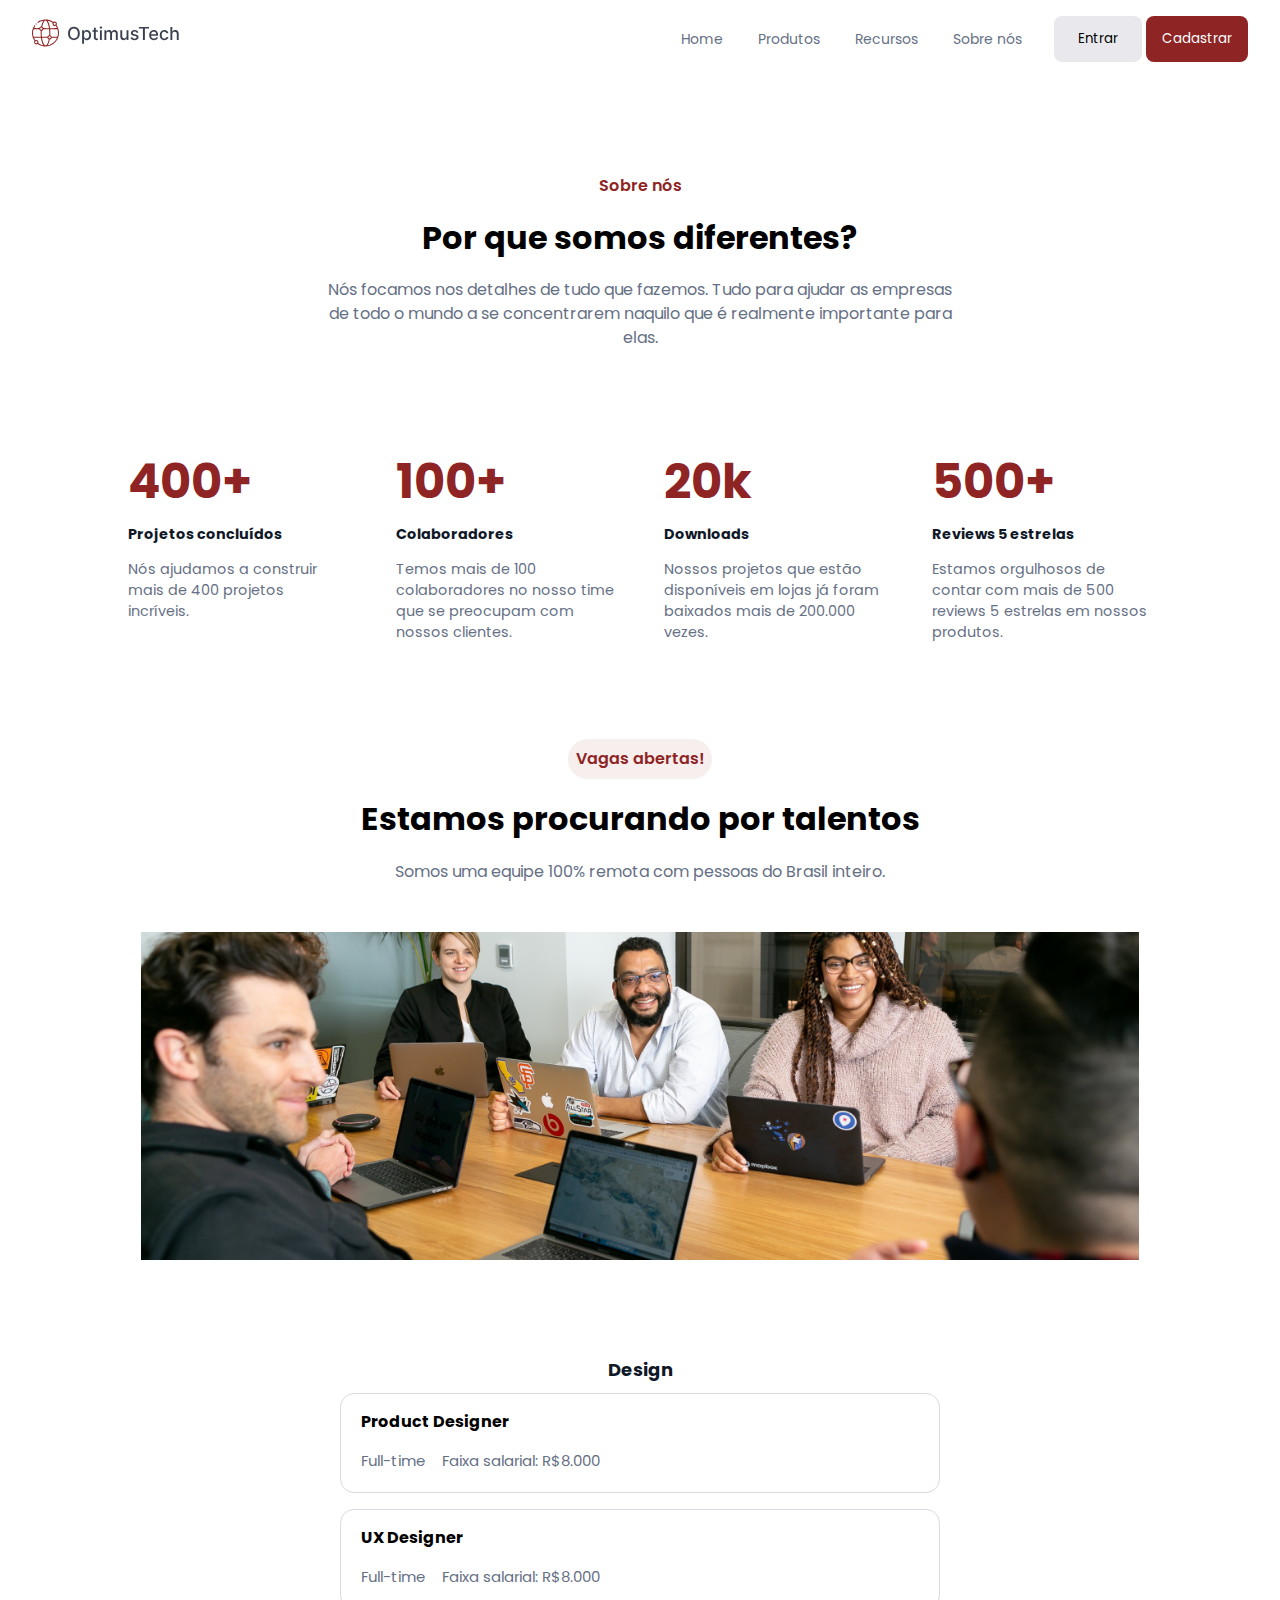
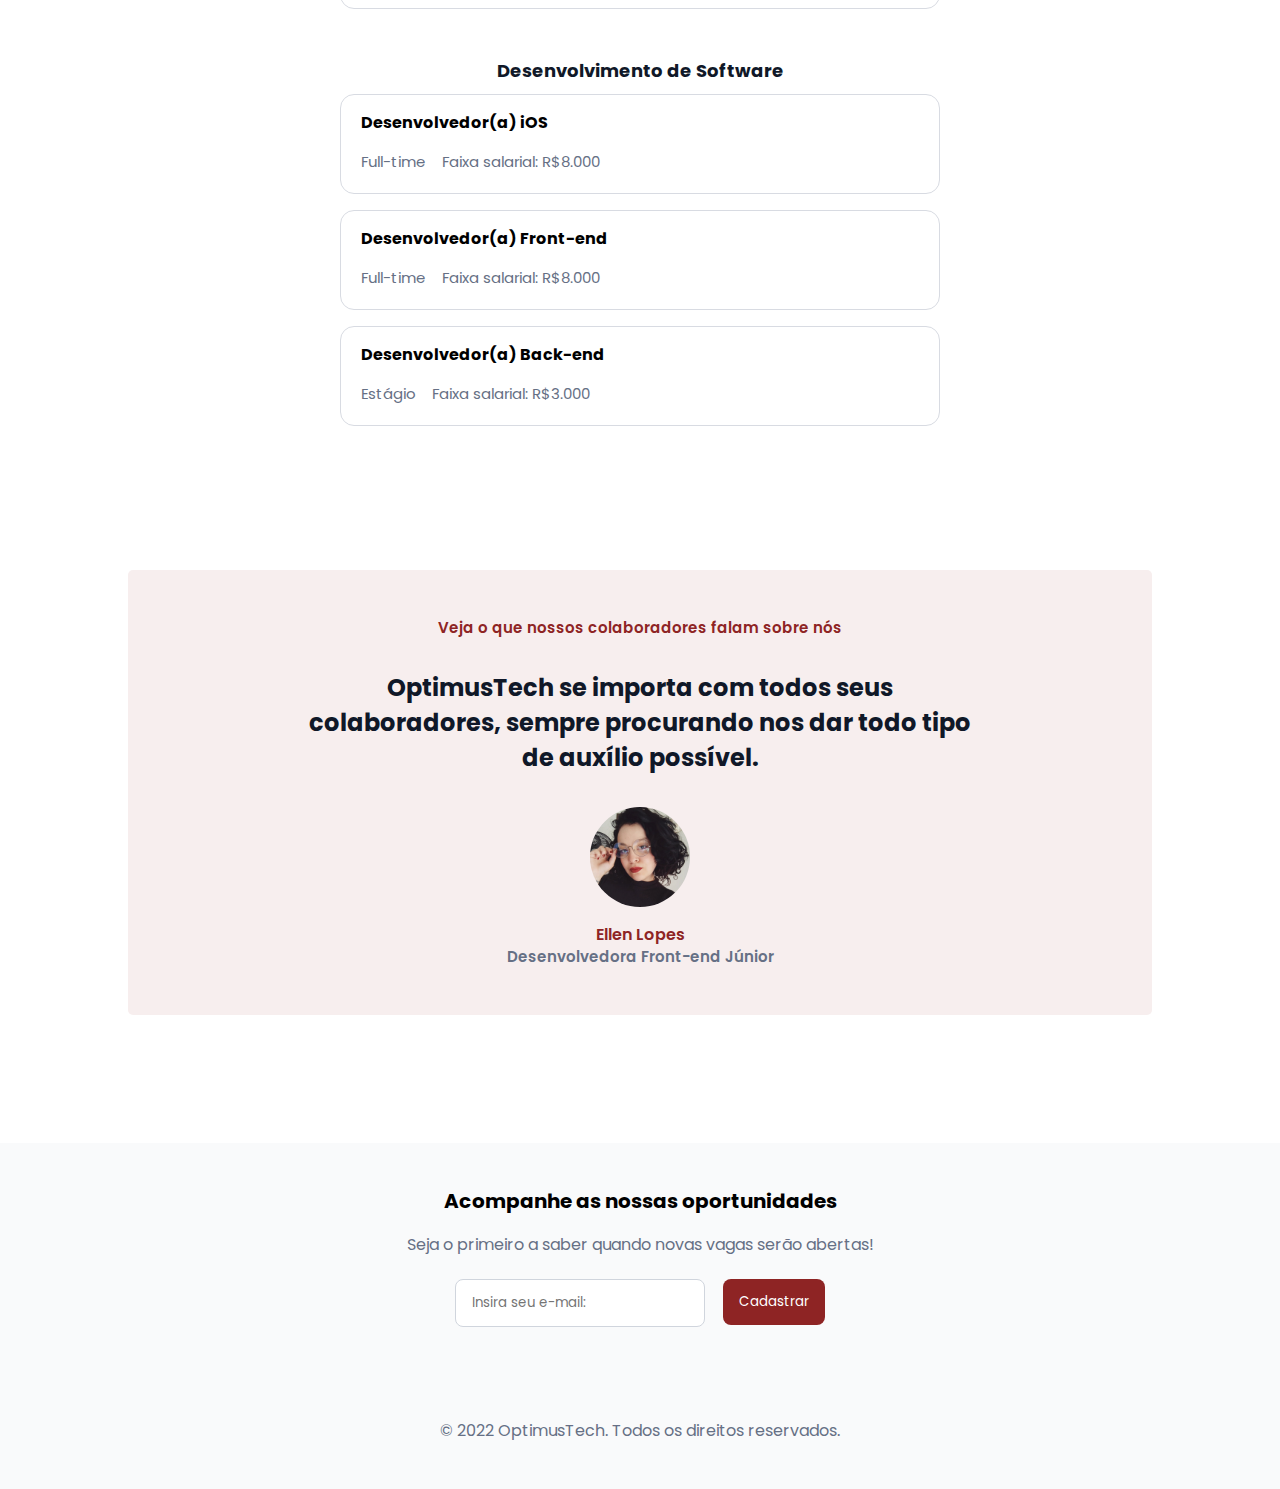
==== index.html @ bee027d6 "First Project" ====
<!DOCTYPE html>
<html>
<head>
    <meta charset="utf-8">
    <meta http-equiv="X-UA-Compatible" content="IE=edge"/>
    <meta name="viewport" content="width=device-width, initial-scale=1.0" />
    <title>Projeto Site</title>
    <link rel="stylesheet" href="estilo.css">
</head>
<body>
    <header>
        <nav>
            <a href="#"><img class="logo" src="./assets/imagens/logo.svg"> </a>
            <div class="sideimg">
                <img src="./assets/imagens/menu-icon.svg">
            </div> 
                <div class="menu">
                    <ul class="cabecalho-lista">
                        <li class="cabecalho-item"><a href="#">Home</a></li>
                        <li class="cabecalho-item"><a href="#">Produtos</a></li>
                        <li class="cabecalho-item"><a href="#">Recursos</a></li>
                        <li class="cabecalho-item"><a href="#">Sobre nós</a></li>
                    </ul>
                    <div class="cabecalho-botoes">
                    <button class="entrar-button">Entrar</button>
                    <button class="cad-button">Cadastrar</button>
                  </div>
                </div>
        </nav>

        <section class="sobre-nos">
            <span>Sobre nós</span>
            <h1>Por que somos diferentes?</h1>
            <p>Nós focamos nos detalhes de tudo que fazemos. Tudo para ajudar as empresas de todo o mundo 
               a se concentrarem naquilo que é realmente importante para elas.</p>
        </section>
    </header>

    <section class="metricas">
        <div class="metrica">
            <h1>400+</h1>
            <span>Projetos concluídos</span>
            <p>Nós ajudamos a construir mais de 400 projetos incríveis.</p>
        </div>
        <div class="metrica">
            <h1>100+</h1>
            <span>Colaboradores</span>
            <p>Temos mais de 100 colaboradores no nosso time que se preocupam com nossos clientes.</p>
        </div>
        <div class="metrica">
            <h1>20k</h1>
            <span>Downloads</span>
            <p>Nossos projetos que estão disponíveis em lojas já foram baixados mais de 200.000 vezes.</p>
        </div>
        <div class="metrica">
            <h1>500+</h1>
            <span>Reviews 5 estrelas</span>
            <p>Estamos orgulhosos de contar com mais de 500 reviews 5 estrelas em nossos produtos.</p>
        </div>
    </section>

    <section class="vagas">
        <span>Vagas abertas!</span>
        <h1>Estamos procurando por talentos</h1>
        <p>Somos uma equipe 100% remota com pessoas do Brasil inteiro.</p>
        <img src="./assets/imagens/team.png">
    </section>

    <section>
        <div class="vagas-abertas">
        <span class="area">Design</span>
            <div class="informacoes">
                <span class="titulo-vaga">Product Designer</span>
                <div class="infos">
                    <p>Full-time<p>
                    <p>Faixa salarial: R$8.000</p>
                </div>
            </div>

            <div class="informacoes">
                <span class="titulo-vaga">UX Designer</span>
                <div class="infos">
                    <p>Full-time<p>
                    <p>Faixa salarial: R$8.000</p>
                </div>
            </div>

            
            <div class="vagas-abertas2">
                <span class="area">Desenvolvimento de Software</span>
                <div class="informacoes">
                    <span class="titulo-vaga">Desenvolvedor(a) iOS</span>
                    <div class="infos">
                        <p>Full-time<p>
                        <p>Faixa salarial: R$8.000</p>
                    </div>
                </div>

                <div class="informacoes">
                    <span class="titulo-vaga">Desenvolvedor(a) Front-end</span>
                    <div class="infos">
                        <p>Full-time<p>
                        <p>Faixa salarial: R$8.000</p>
                    </div>
                </div>

                <div class="informacoes">
                    <span class="titulo-vaga">Desenvolvedor(a) Back-end</span>
                    <div class="infos">
                        <p>Estágio<p>
                        <p>Faixa salarial: R$3.000</p>
                    </div>
                </div>
         </div>
    </section>

    <section>
        <div class="secao-dep">
            <span>Veja o que nossos colaboradores falam sobre nós</span>
            <h2>OptimusTech se importa com todos seus colaboradores,
                sempre procurando nos dar todo tipo de auxílio possível.
            </h2>
            <img src="./assets/imagens/photo.png">
            <span class="nome">Ellen Lopes</span>
            <span class="cargo">Desenvolvedora Front-end Júnior</span>
        </div>
    </section>

    <footer>
        <div class="formulario">
            <h2>Acompanhe as nossas oportunidades</h2>
            <span>Seja o primeiro a saber quando novas vagas serão abertas!</span>
            <div class="email-cad">
                <input type="text" id = "email" name="email" placeholder="Insira seu e-mail:"/>
                <button class="cad-button">Cadastrar</button>
            </div>
            <span class="footer">© 2022 OptimusTech. Todos os direitos reservados.</span>
        </div>
    </footer>
  <script src="index.js"></script>
</body>
</html>
---- estilo.css ----
@import url('https://fonts.googleapis.com/css2?family=Poppins:wght@300&display=swap');

:root {
    --text-color: #667085;
    --main-color: #8E2424;
    --title-color: #101828;
  }

* {
    text-decoration: none;
    margin: 0;
    padding: 0;
    box-sizing: border-box;
    font-family: 'Poppins', sans-serif;
}

body {
  width: 100%;
  height: 100vh;
}

nav {
    display: flex;
    align-items: center;
    justify-content: space-between;
    padding: 1rem 2rem;
}

.logo {
    margin-bottom: 5px;
}

.menu {
    display: flex;
    flex-direction: row;
    align-items: center;
    font-size: 14px;
    line-height: 24px;
    justify-content: space-between;
}

.sideimg img{
    position: relative;
    z-index: 1;
    width: 24px;
    height: 24px;
    cursor: pointer;
}

.sideimg {
    display: none;
    visibility: hidden;
}


.cabecalho-lista {
    position: relative;
    display: flex;
    list-style: none;
    gap: 35px; 
    margin-right: 2rem;
    top: 0px;
}

.cabecalho-item a {
    text-decoration: none;
    color: var(--text-color);
    transition: 0.3s;
}

.cabecalho-item a:hover {
    color: #525252;
    opacity: 0.7;
}


button.entrar-button {
    padding: 0.8rem 1.5rem;
    cursor: pointer;
    border: none;
    border-radius: 0.5rem;
    top: 10px;
    gap: 12px;
    background-color: #e7e7ebe7;
}

button:hover.entrar-button {
    opacity: 0.7;
    background-color: #e9e9efe7;
}


button.cad-button {
    background-color: var(--main-color);
    color: #FFF;
    padding: 0.8rem 1rem;
    cursor: pointer;
    border: none;
    border-radius: 0.5rem;
    top: 10px;
}

button:hover.cad-button {
    background-color: #a52727;
}

.menu.active {
    right: 0;
    box-shadow: -10px 0 10px rgba(0, 0, 0, 0.1);
    transition: all 0.5s;
}

.sobre-nos {
    padding: 6rem 1rem;
    display: flex;
    flex-direction: column;
    align-items: center;
    gap: 1rem;
}

.sobre-nos span {
    font-weight: 600;
    font-size: 1rem;
    line-height: 24px;
    color: var(--main-color);
}

.sobre-nos h1 {
    font-size: 2rem;
    text-align: center;
}

.sobre-nos p {
    max-width: 50%;
    text-align: center;
    line-height: 1.5rem;
    color: var(--text-color);

}

.metricas {
    display: grid;
    grid-template-columns: repeat(4, 1fr);
    column-gap: 3rem;
    padding: 0 8rem;
}

.metrica {
    display: flex;
    flex-direction: column;
    gap: 0.4rem;
  }

.metrica h1 {
    color: var(--main-color);
    font-size: 3rem;
}

.metrica span {
    color: var(--title-color);
    line-height: 140%;
    font-size: 90%;
    font-weight: bold;
}

.metrica p {
    color: var(--text-color);
    padding-top: 8px;
    font-size: 0.9rem;
}

.vagas {
    padding: 6rem 1rem;
    display: flex;
    flex-direction: column;
    align-items: center;
    gap: 1rem;
}

.vagas span {
    background-color: rgb(247, 238, 238);
    color: var(--main-color);
    padding: 0.5rem 0.5rem;
    border: none;
    border-radius: 3rem;
    top: 10px;
    font-size: 1rem;
    font-weight: 600;
    line-height: 24px;
}

.vagas p {
    color: var(--text-color);
}

.vagas img {
    margin-top: 2rem;
    width: 80%;
}


.vagas-abertas {
    display: flex;
    flex-direction: column;
    align-items: center;
    padding: 0rem 1rem;
}

.area {
    font-weight: 500;
    font-size: 18px;
    font-weight: bold;
    color: var(--title-color);
    margin-bottom: 10px;
    margin-top: 0px;
    justify-content: flex-start;
}



.informacoes {
    border: 1px solid #d8dbe2;
    box-sizing: border-box;
    border-radius: 14px;
    display: flex;
    flex-direction: column;
    align-items:flex-start;
    padding: 5px 5px 0px 5px;
    width: 600px;
    height: 100px;
    position: relative;
    margin-bottom: 1rem;
}


.titulo-vaga {
    font-weight: bold;
    padding: 10px 0px 0px 15px;
}

.infos {
    color: var(--text-color);
    display: flex;
    flex-direction: row;
    gap: 8px;
    padding: 15px 0px 0px 15px;
    font-size: 15px;
}

.vagas-abertas2 {
    margin-top: 2rem;
}

.vagas-abertas2 .area {
    display: flex;
    flex-direction: column;
    align-items: center;
}

.secao-dep {
    border-radius: 5px;
    background-color: rgb(247, 238, 238);
    display: flex;
    flex-direction: column;
    align-items: center;
    max-width: 80%;
    margin: 8rem auto;
    padding: 3rem 2rem;
}

.secao-dep span {
    color: var(--main-color);
    font-weight: 600;
    font-size: 15px;
    line-height: 20px;
    align-items: center;
    max-width: 80%;
}

.secao-dep h2 {
    color: var(--title-color);
    text-align: center;
    max-width: 70%;
    margin: 2rem 0;
}

.secao-dep img {
    width: 100px;
    height: 100px;
    border-radius: 200px;
    margin-bottom: 16px;
}

.secao-dep .nome {
    font-size: 16px;
    line-height: 24px;
}

.secao-dep .cargo {
    color: var(--text-color)
}

.formulario {
    display: flex;
    flex-direction: column;
    align-items: center;
    padding: 3rem 1rem;
    gap: 1.5rem;
    background-color: #F9FAFB;
}

.formulario h2 {
    font-size: 20px;
    line-height: 20px;
}

.formulario span {
    color: var(--text-color);
    line-height: 20px;
    font-size: 10;
}

.formulario input {
    box-sizing: border-box;
    border: 1px solid #D0D5DD;
    border-radius: 8px;
    height: 48px;
    width: 250px;
    left: 0px;
    top: 0px;
    padding: 12px 14px 12px 16px;
}

.formulario .email-cad {
    display: flex;
    flex-direction: row;
    align-items: flex-start;
    gap: 18px;
}

button:hover.email-cad .cad-button {
    background-color: #a52727;
}

.formulario .footer {
    margin-top: 70px;
    align-items: center;
}



@media screen and (max-width: 920px) {
    .metricas {
      padding: 0 4rem;
    }
  }

@media screen and (max-width: 850px) {
    .sideimg {
    display: initial;
    visibility: visible;
  }

    .cabecalho-lista {
        flex-direction:column;
        gap: 20px;
        margin-right: auto;
    }

    .cabecalho-botoes {
        margin-bottom: auto;
        padding-top: 3rem;
        flex-direction: column;
        margin-right: 16px;
    }

    .menu {
        flex-direction: column;
        position: fixed;
        top: 0;
        right: -1000px;
        height: 100vh;
        background: #F9FAFB;
        width: 15rem;
        padding-left: 1rem;
        padding-top: 4rem;
        transition: all 2s;
    }


      .menu.cabecalho-lista, .menu .cabecalho-botoes {
        display: flex;
        flex-direction: column;
        width: 100%;
  }
}
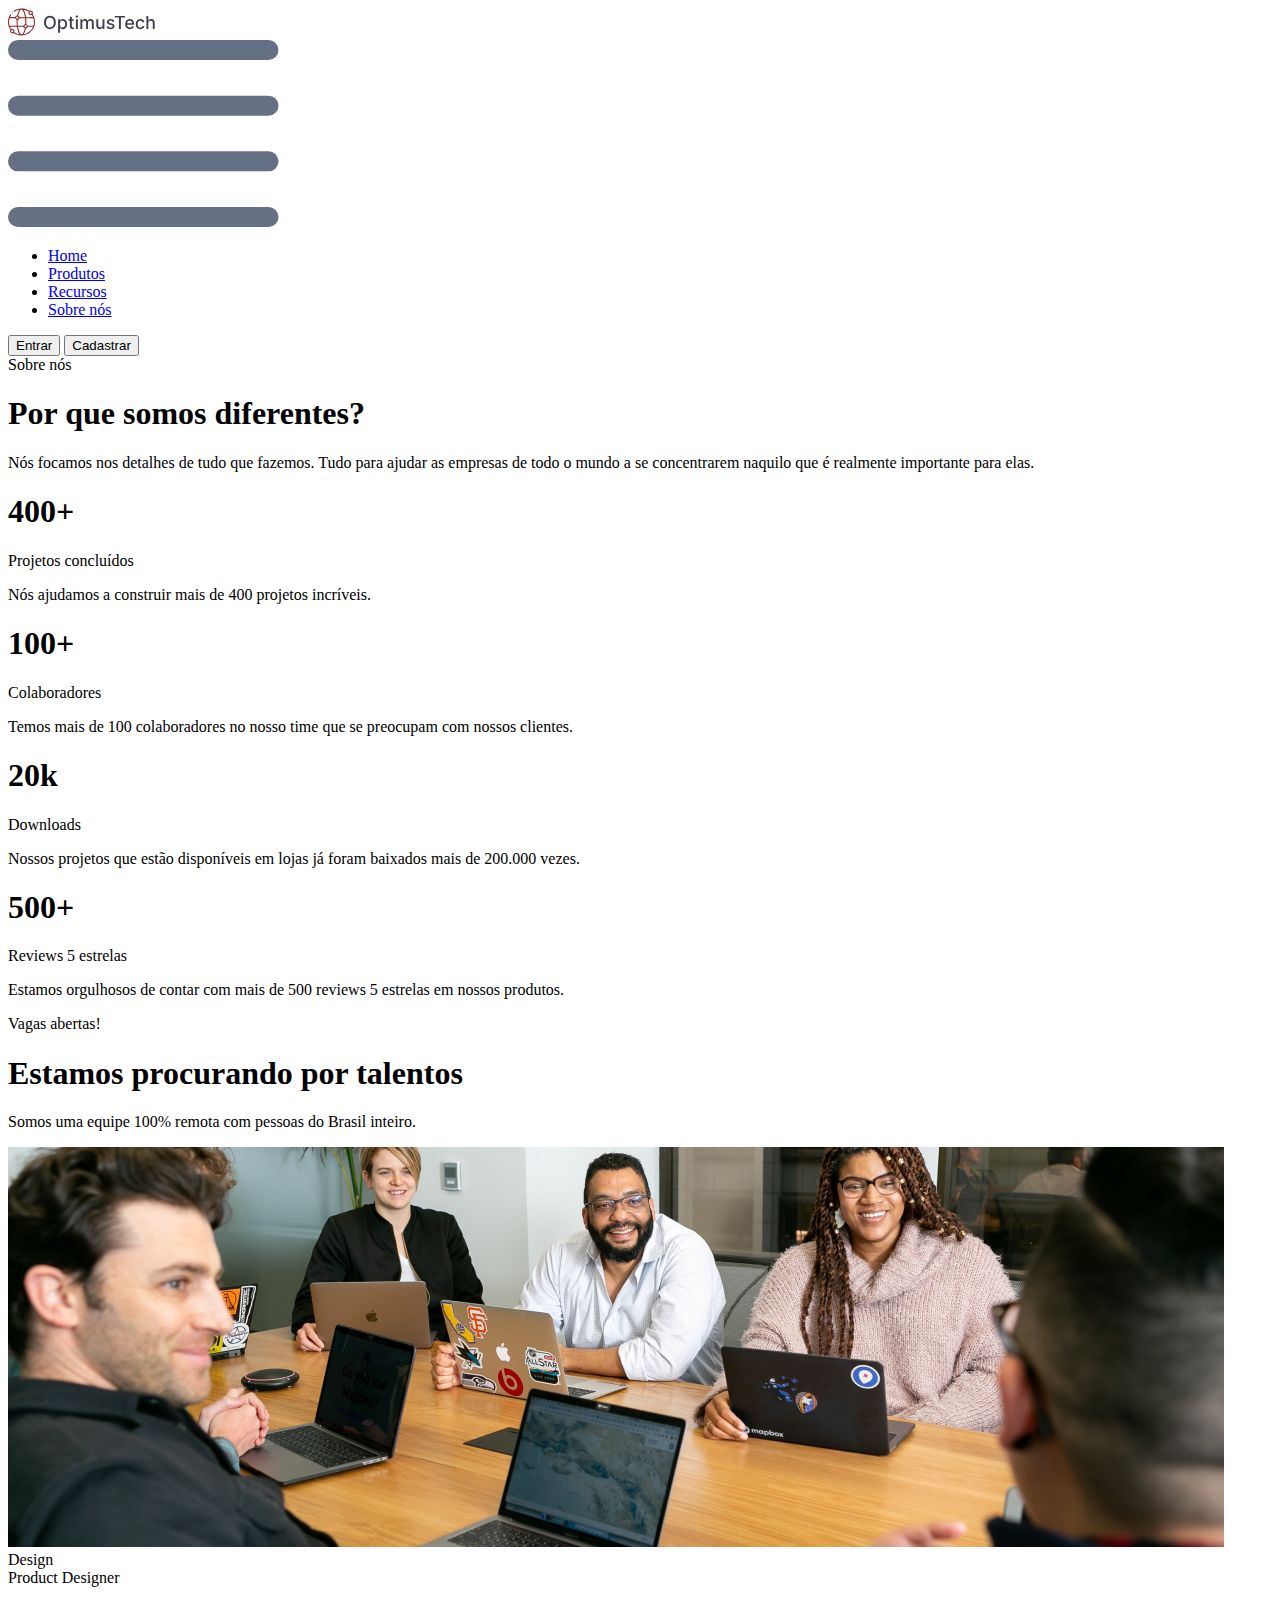
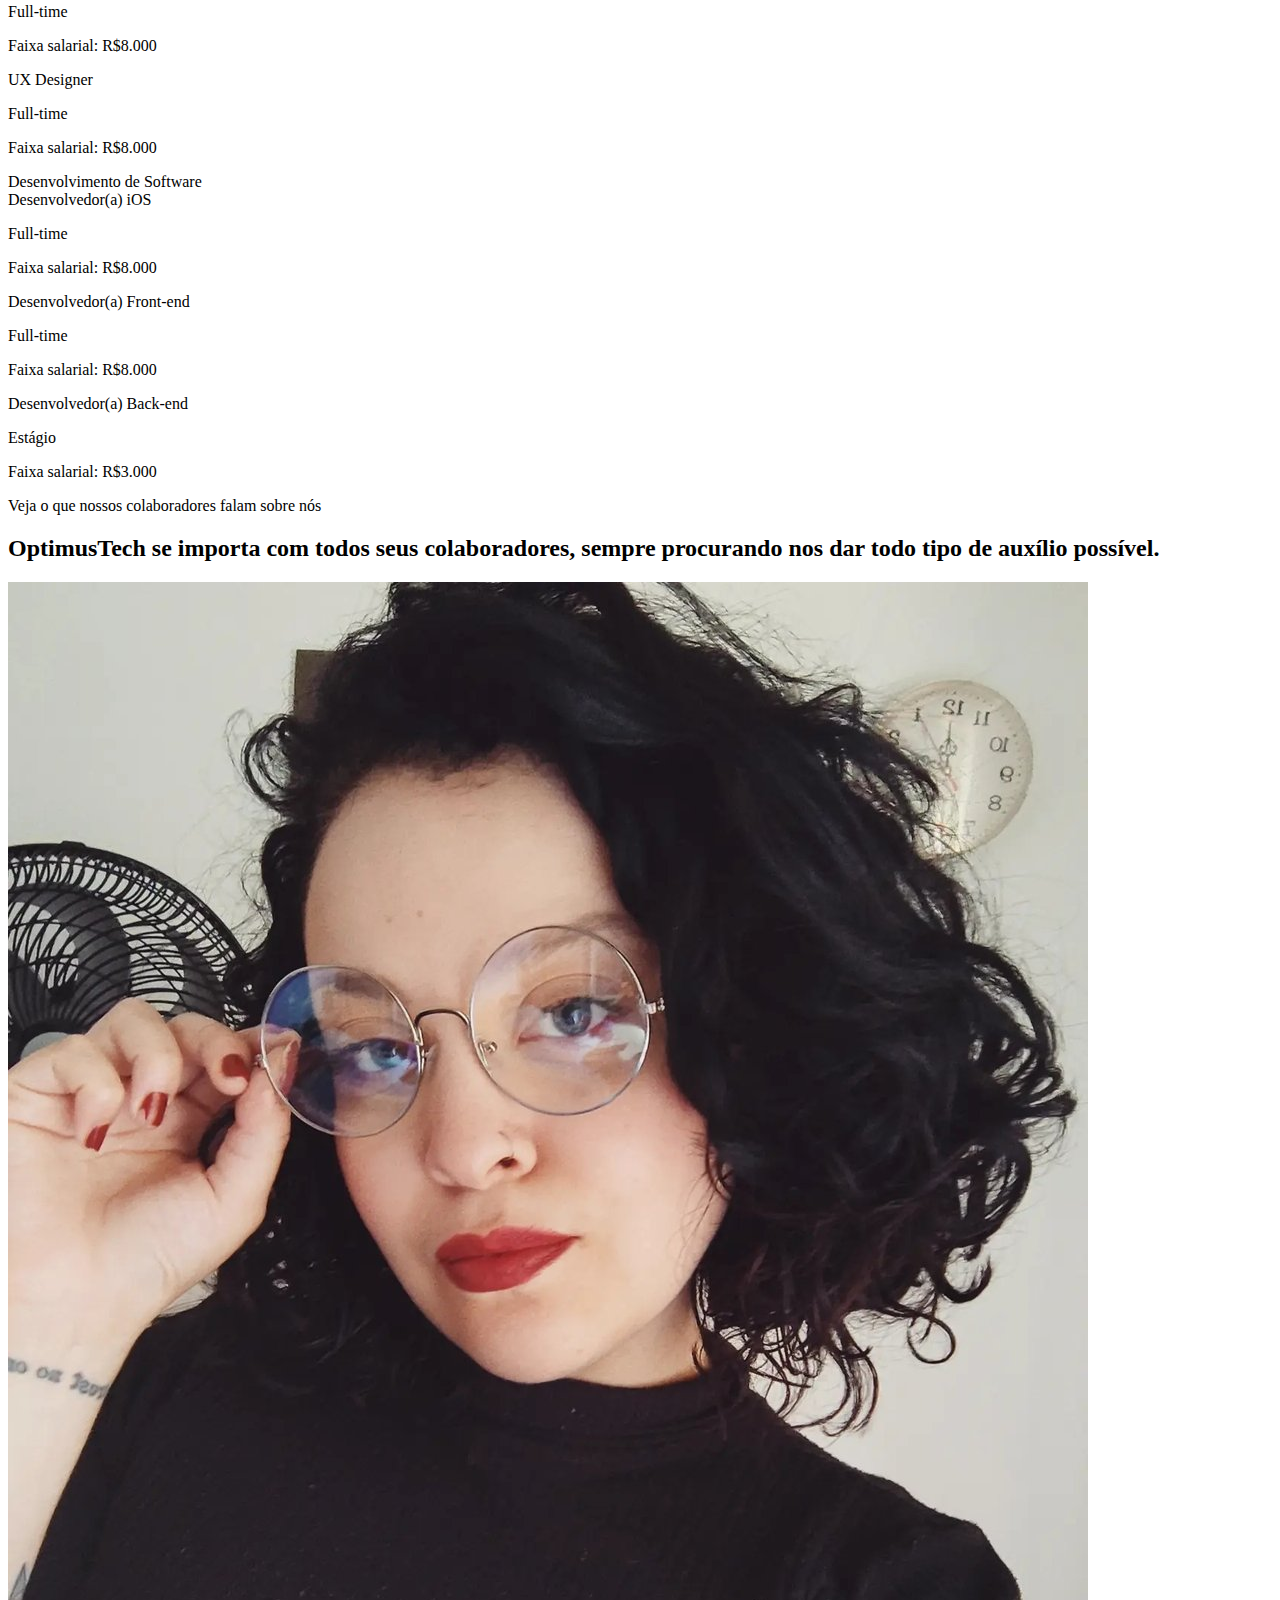
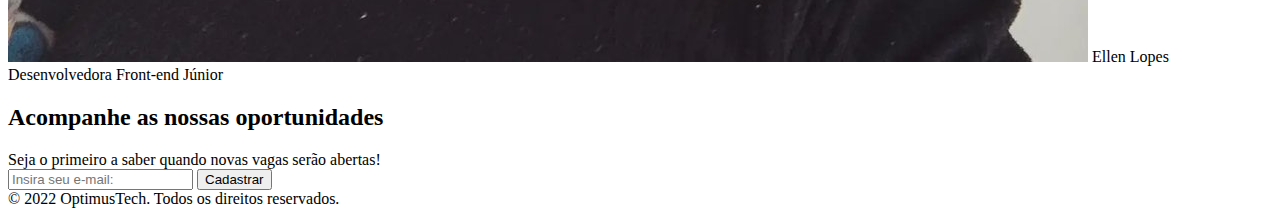
==== commit be7285bc: "index mod" ====
--- a/index.html
+++ b/index.html
@@ -5,7 +5,7 @@
     <meta http-equiv="X-UA-Compatible" content="IE=edge"/>
     <meta name="viewport" content="width=device-width, initial-scale=1.0" />
     <title>Projeto Site</title>
-    <link rel="stylesheet" href="estilo.css">
+    <link rel="stylesheet" href="./css/estilo.css">
 </head>
 <body>
     <header>
@@ -22,8 +22,8 @@
                         <li class="cabecalho-item"><a href="#">Sobre nós</a></li>
                     </ul>
                     <div class="cabecalho-botoes">
-                    <button class="entrar-button">Entrar</button>
-                    <button class="cad-button">Cadastrar</button>
+                    <a href="loginCad.html"><button class="entrar-button">Entrar</button></a>
+                    <a href="loginCad.html"><button class="cad-button">Cadastrar</button></a>
                   </div>
                 </div>
         </nav>
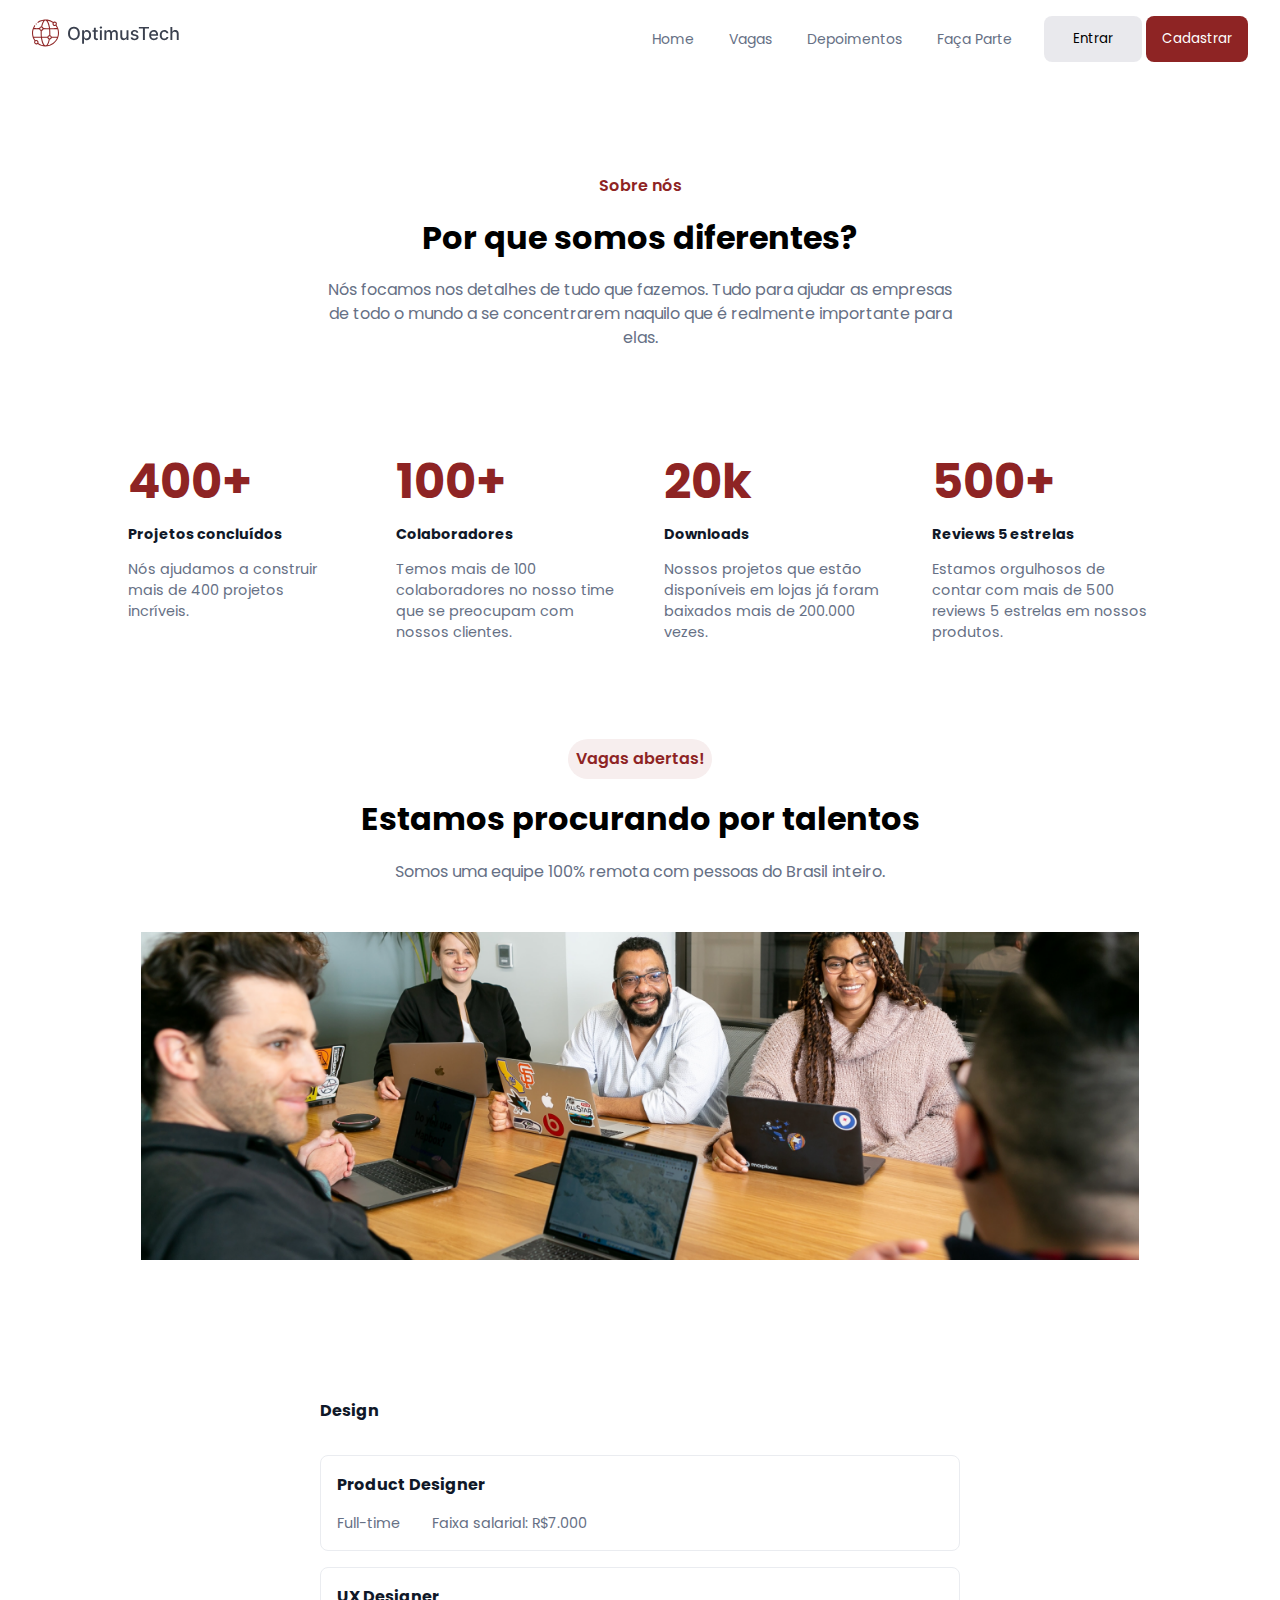
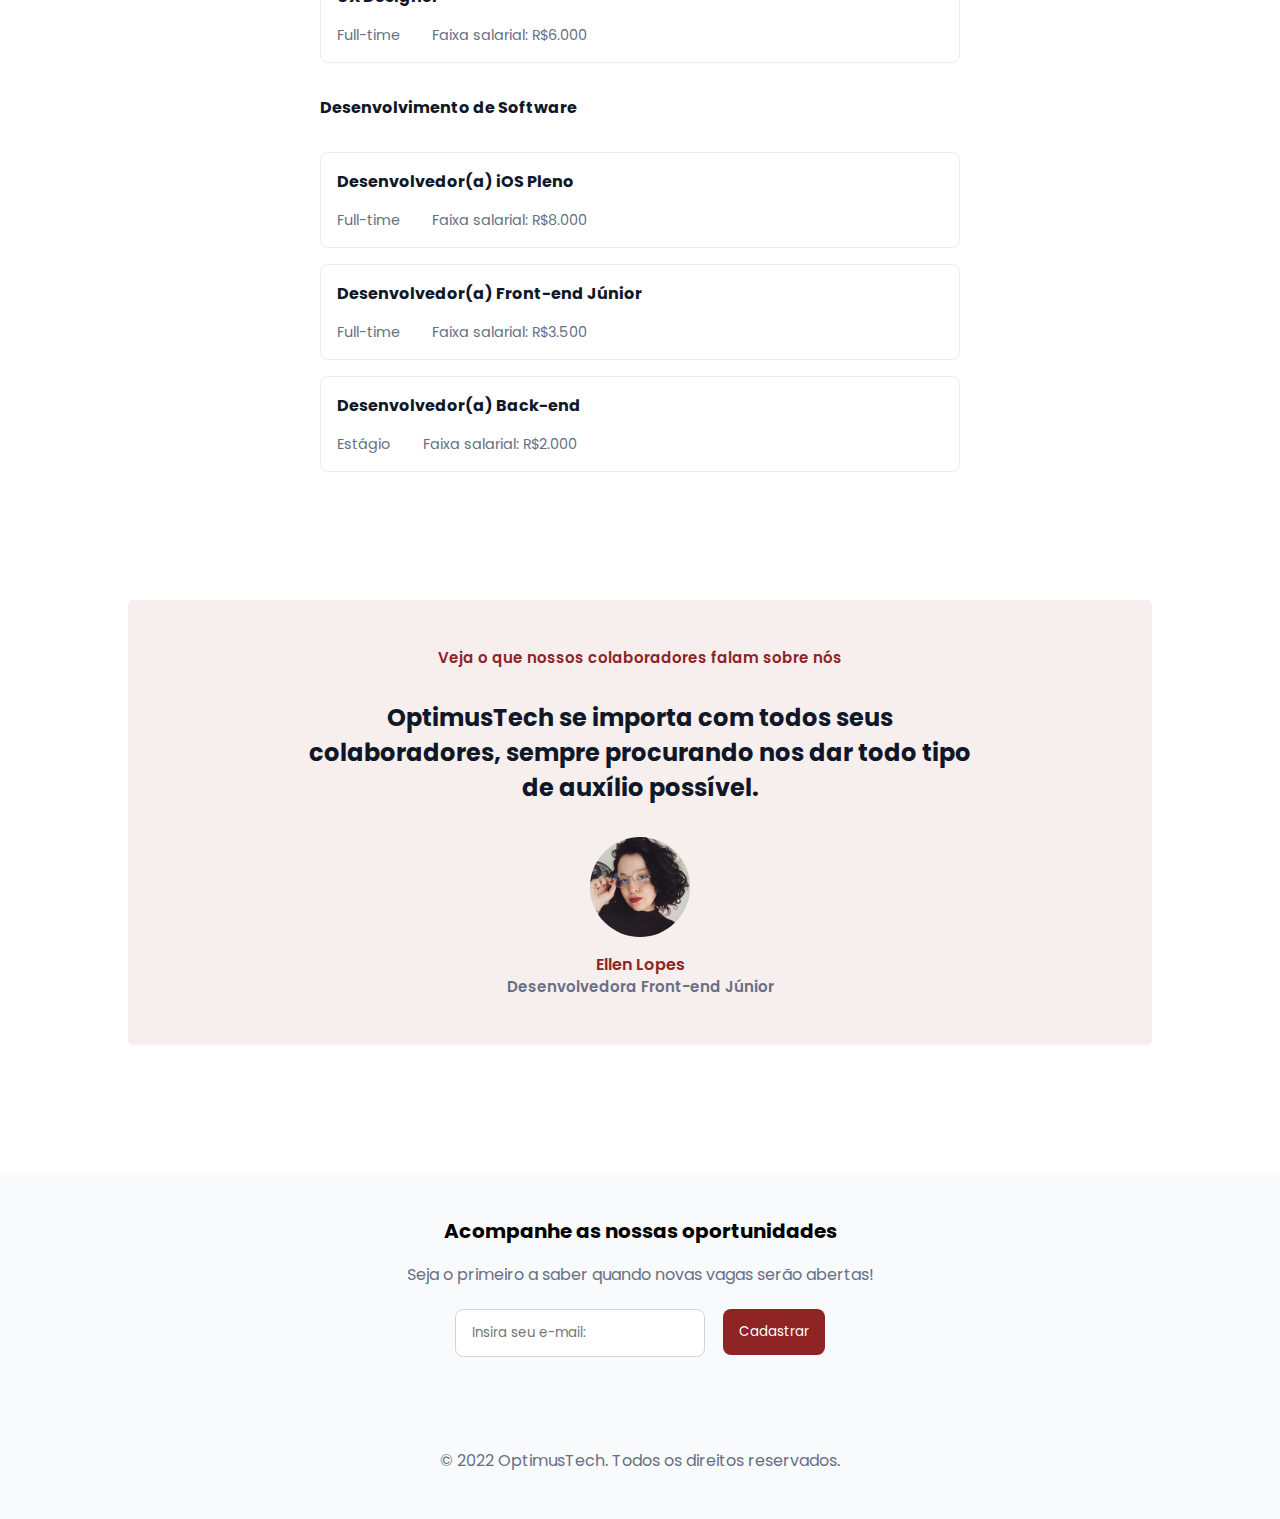
==== commit 57c33dfc: "final index" ====
--- a/index.html
+++ b/index.html
@@ -17,9 +17,9 @@
                 <div class="menu">
                     <ul class="cabecalho-lista">
                         <li class="cabecalho-item"><a href="#">Home</a></li>
-                        <li class="cabecalho-item"><a href="#">Produtos</a></li>
-                        <li class="cabecalho-item"><a href="#">Recursos</a></li>
-                        <li class="cabecalho-item"><a href="#">Sobre nós</a></li>
+                        <li class="cabecalho-item"><a id="vagas" href="#">Vagas</a></li>
+                        <li class="cabecalho-item"><a id="depoimentos" href="#">Depoimentos</a></li>
+                        <li class="cabecalho-item"><a id="enjoy" href="#">Faça Parte</a></li>
                     </ul>
                     <div class="cabecalho-botoes">
                     <a href="loginCad.html"><button class="entrar-button">Entrar</button></a>
@@ -66,53 +66,53 @@
         <img src="./assets/imagens/team.png">
     </section>
 
-    <section>
-        <div class="vagas-abertas">
-        <span class="area">Design</span>
-            <div class="informacoes">
-                <span class="titulo-vaga">Product Designer</span>
-                <div class="infos">
-                    <p>Full-time<p>
-                    <p>Faixa salarial: R$8.000</p>
-                </div>
-            </div>
+    <section class="vagas-abertas">
 
-            <div class="informacoes">
-                <span class="titulo-vaga">UX Designer</span>
-                <div class="infos">
-                    <p>Full-time<p>
-                    <p>Faixa salarial: R$8.000</p>
-                </div>
-            </div>
-
-            
-            <div class="vagas-abertas2">
-                <span class="area">Desenvolvimento de Software</span>
-                <div class="informacoes">
-                    <span class="titulo-vaga">Desenvolvedor(a) iOS</span>
-                    <div class="infos">
-                        <p>Full-time<p>
-                        <p>Faixa salarial: R$8.000</p>
-                    </div>
-                </div>
-
-                <div class="informacoes">
-                    <span class="titulo-vaga">Desenvolvedor(a) Front-end</span>
-                    <div class="infos">
-                        <p>Full-time<p>
-                        <p>Faixa salarial: R$8.000</p>
-                    </div>
-                </div>
-
-                <div class="informacoes">
-                    <span class="titulo-vaga">Desenvolvedor(a) Back-end</span>
-                    <div class="infos">
-                        <p>Estágio<p>
-                        <p>Faixa salarial: R$3.000</p>
-                    </div>
-                </div>
-         </div>
-    </section>
+        <span class="area-principal">Design</span>
+    
+        <div class="vaga">
+          <span class="titulo-vaga">Product Designer</span>
+          <div class="informacoes">
+            <span>Full-time</span>
+            <span>Faixa salarial: R$7.000</span>
+          </div>
+        </div>
+    
+        <div class="vaga">
+          <span class="titulo-vaga">UX Designer</span>
+          <div class="informacoes">
+            <span>Full-time</span>
+            <span>Faixa salarial: R$6.000</span>
+          </div>
+        </div>
+    
+        <span class="area-principal">Desenvolvimento de Software</span>
+    
+        <div class="vaga">
+          <span class="titulo-vaga">Desenvolvedor(a) iOS Pleno</span>
+          <div class="informacoes">
+            <span>Full-time</span>
+            <span>Faixa salarial: R$8.000</span>
+          </div>
+        </div>
+    
+        <div class="vaga">
+          <span class="titulo-vaga">Desenvolvedor(a) Front-end Júnior</span>
+          <div class="informacoes">
+            <span>Full-time</span>
+            <span>Faixa salarial: R$3.500</span>
+          </div>
+        </div>
+    
+        <div class="vaga">
+          <span class="titulo-vaga">Desenvolvedor(a) Back-end</span>
+          <div class="informacoes">
+            <span>Estágio</span>
+            <span>Faixa salarial: R$2.000</span>
+          </div>
+        </div>
+    
+      </section>
 
     <section>
         <div class="secao-dep">
--- a/css/estilo.css
+++ b/css/estilo.css
@@ -0,0 +1,420 @@
+@import url('https://fonts.googleapis.com/css2?family=Poppins:wght@300&display=swap');
+
+:root {
+    --text-color: #667085;
+    --main-color: #8E2424;
+    --title-color: #101828;
+  }
+
+* {
+    text-decoration: none;
+    margin: 0;
+    padding: 0;
+    box-sizing: border-box;
+    font-family: 'Poppins', sans-serif;
+}
+
+body {
+  width: 100%;
+  height: 100vh;
+}
+
+nav {
+    display: flex;
+    align-items: center;
+    justify-content: space-between;
+    padding: 1rem 2rem;
+}
+
+.logo {
+    margin-bottom: 5px;
+}
+
+.menu {
+    display: flex;
+    flex-direction: row;
+    align-items: center;
+    font-size: 14px;
+    line-height: 24px;
+    justify-content: space-between;
+}
+
+.sideimg img{
+    position: relative;
+    z-index: 1;
+    width: 24px;
+    height: 24px;
+    cursor: pointer;
+}
+
+.sideimg {
+    display: none;
+    visibility: hidden;
+}
+
+
+.cabecalho-lista {
+    position: relative;
+    display: flex;
+    list-style: none;
+    gap: 35px; 
+    margin-right: 2rem;
+    top: 0px;
+}
+
+.cabecalho-item a {
+    text-decoration: none;
+    color: var(--text-color);
+    transition: 0.3s;
+}
+
+.cabecalho-item a:hover {
+    color: #525252;
+    opacity: 0.7;
+}
+
+
+button.entrar-button {
+    padding: 0.8rem 1.8rem 0.8rem 1.8rem;
+    cursor: pointer;
+    border: none;
+    border-radius: 0.5rem;
+    top: 10px;
+    gap: 12px;
+    background-color: #e7e7ebe7;
+}
+
+button:hover.entrar-button {
+    opacity: 0.7;
+    background-color: #e9e9efe7;
+}
+
+
+button.cad-button {
+    background-color: var(--main-color);
+    color: #FFF;
+    padding: 0.8rem 1rem;
+    cursor: pointer;
+    border: none;
+    border-radius: 0.5rem;
+    top: 10px;
+}
+
+button:hover.cad-button {
+    background-color: #a52727;
+}
+
+
+
+.sobre-nos {
+    padding: 6rem 1rem;
+    display: flex;
+    flex-direction: column;
+    align-items: center;
+    gap: 1rem;
+}
+
+.sobre-nos span {
+    font-weight: 600;
+    font-size: 1rem;
+    line-height: 24px;
+    color: var(--main-color);
+}
+
+.sobre-nos h1 {
+    font-size: 2rem;
+    text-align: center;
+}
+
+.sobre-nos p {
+    max-width: 50%;
+    text-align: center;
+    line-height: 1.5rem;
+    color: var(--text-color);
+
+}
+
+.metricas {
+    display: grid;
+    grid-template-columns: repeat(4, 1fr);
+    column-gap: 3rem;
+    padding: 0 8rem;
+}
+
+.metrica {
+    display: flex;
+    flex-direction: column;
+    gap: 0.4rem;
+  }
+
+.metrica h1 {
+    color: var(--main-color);
+    font-size: 3rem;
+}
+
+.metrica span {
+    color: var(--title-color);
+    line-height: 140%;
+    font-size: 90%;
+    font-weight: bold;
+}
+
+.metrica p {
+    color: var(--text-color);
+    padding-top: 8px;
+    font-size: 0.9rem;
+}
+
+.vagas {
+    padding: 6rem 1rem;
+    display: flex;
+    flex-direction: column;
+    align-items: center;
+    gap: 1rem;
+    
+}
+
+.vagas span {
+    background-color: rgb(247, 238, 238);
+    color: var(--main-color);
+    padding: 0.5rem 0.5rem;
+    border: none;
+    border-radius: 3rem;
+    top: 10px;
+    font-size: 1rem;
+    font-weight: 600;
+    line-height: 24px;
+}
+
+.vagas p {
+    color: var(--text-color);
+}
+
+.vagas img {
+    margin-top: 2rem;
+    width: 80%;
+}
+
+
+.vagas-abertas {
+    padding-top: 10px;
+  }
+  
+  .vagas-abertas span.area-principal {
+    display: block;
+    max-width: 50%;
+    margin: 0 auto;
+    margin-top: 2rem;
+    margin-bottom: 2rem;
+    font-weight: bold;
+    color: var(--title-color);
+  }
+  
+  .vaga {
+    border: 1px solid #EAECF0;
+    border-radius: 0.5rem;
+    padding: 1rem;
+    max-width: 50%;
+    margin: 0 auto;
+    margin-bottom: 1rem;
+    color: var(--title-color);
+  }
+  
+  .vaga span.titulo-vaga {
+    font-weight: bold;
+    margin-bottom: 16px;
+  }
+  
+  .vaga .informacoes {
+    margin-top: 1rem;
+    font-size: 90%;
+    color: var(--text-color);
+    display: flex;
+    gap: 2rem;
+  }
+  
+.secao-dep {
+    border-radius: 5px;
+    background-color: rgb(247, 238, 238);
+    display: flex;
+    flex-direction: column;
+    align-items: center;
+    max-width: 80%;
+    margin: 8rem auto;
+    padding: 3rem 2rem;
+}
+
+.secao-dep span {
+    color: var(--main-color);
+    font-weight: 600;
+    font-size: 15px;
+    line-height: 20px;
+    align-items: center;
+    max-width: 80%;
+}
+
+.secao-dep h2 {
+    color: var(--title-color);
+    text-align: center;
+    max-width: 70%;
+    margin: 2rem 0;
+}
+
+.secao-dep img {
+    width: 100px;
+    height: 100px;
+    border-radius: 200px;
+    margin-bottom: 16px;
+}
+
+.secao-dep .nome {
+    font-size: 16px;
+    line-height: 24px;
+}
+
+.secao-dep .cargo {
+    color: var(--text-color)
+}
+
+.formulario {
+    display: flex;
+    flex-direction: column;
+    align-items: center;
+    padding: 3rem 1rem;
+    gap: 1.5rem;
+    background-color: #F9FAFB;
+}
+
+.formulario h2 {
+    font-size: 20px;
+    line-height: 20px;
+}
+
+.formulario span {
+    color: var(--text-color);
+    line-height: 20px;
+    font-size: 10;
+}
+
+.formulario input {
+    box-sizing: border-box;
+    border: 1px solid #D0D5DD;
+    border-radius: 8px;
+    height: 48px;
+    width: 250px;
+    left: 0px;
+    top: 0px;
+    padding: 12px 14px 12px 16px;
+}
+
+.formulario .email-cad {
+    display: flex;
+    flex-direction: row;
+    align-items: flex-start;
+    gap: 18px;
+}
+
+button:hover.email-cad .cad-button {
+    background-color: #a52727;
+}
+
+.formulario .footer {
+    margin-top: 70px;
+    align-items: center;
+}
+
+
+/*responsividade*/
+
+@media screen and (max-width: 920px) {
+    .metricas {
+      padding: 0 4rem;
+    }
+  }
+
+  @media screen and (max-width: 850px) {
+    .metricas {
+      display: flex;
+      flex-direction: column;
+      align-items: center;
+    }
+  
+    .metrica {
+      align-items: center;
+      justify-content: center;
+      margin-bottom: 2rem;
+    }
+  
+    .metrica span {
+      max-width: 280px;
+      text-align: center;
+    }
+  
+    .sobre-nos p {
+      max-width: 70%;
+    }
+    .vaga {
+        max-width: 70%;
+      }
+      
+      .vagas-abertas span.area-principal {
+        max-width: 70%;
+      }
+
+    .secao-dep h2 {
+      max-width: 100%;
+      font-size: 110%;
+    }
+}
+
+@media screen and (max-width: 850px) {
+    .sideimg {
+    display: initial;
+    visibility: visible;
+  }
+
+    .cabecalho-lista {
+        flex-direction:column;
+        gap: 20px;
+        margin-right: auto;
+    }
+
+    .cabecalho-botoes {
+        margin-bottom: auto;
+        padding-top: 3rem;
+        flex-direction: column;
+        margin-right: 16px;
+    }
+
+    .cabecalho-botoes .entrar-button {
+        margin-bottom: 8px;
+    }
+
+    .menu {
+        flex-direction: column;
+        position: fixed;
+        top: 0;
+        right: -1000px;
+        height: 100vh;
+        background: #F9FAFB;
+        width: 15rem;
+        padding-left: 1rem;
+        padding-top: 4rem;
+        transition: all 2s;
+    }
+
+    .menu.active {
+        right: 0;
+        box-shadow: -10px 0 10px rgba(0, 0, 0, 0.1);
+        transition: all 0.5s;
+    }
+
+
+      .menu.cabecalho-lista, .menu .cabecalho-botoes {
+        display: flex;
+        flex-direction: column;
+        align-items: center;
+        width: 100%;
+  }
+
+}